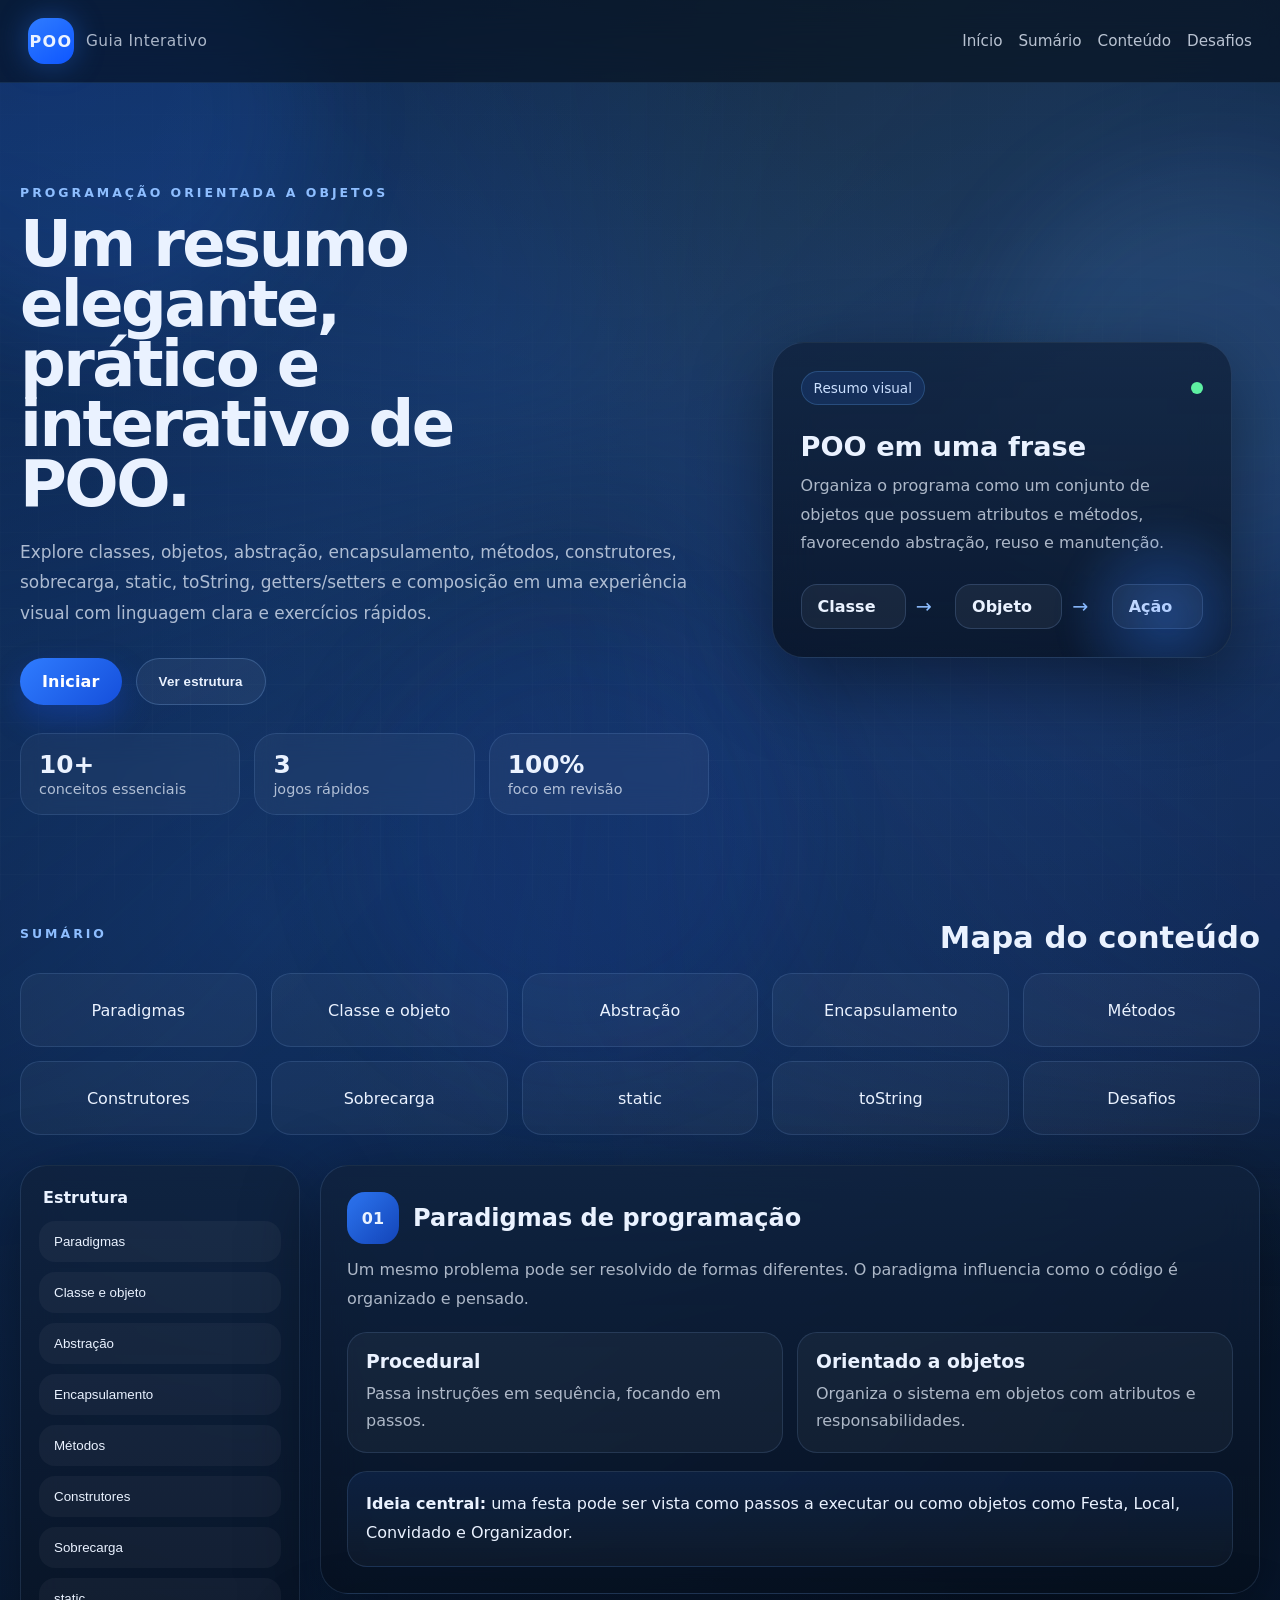
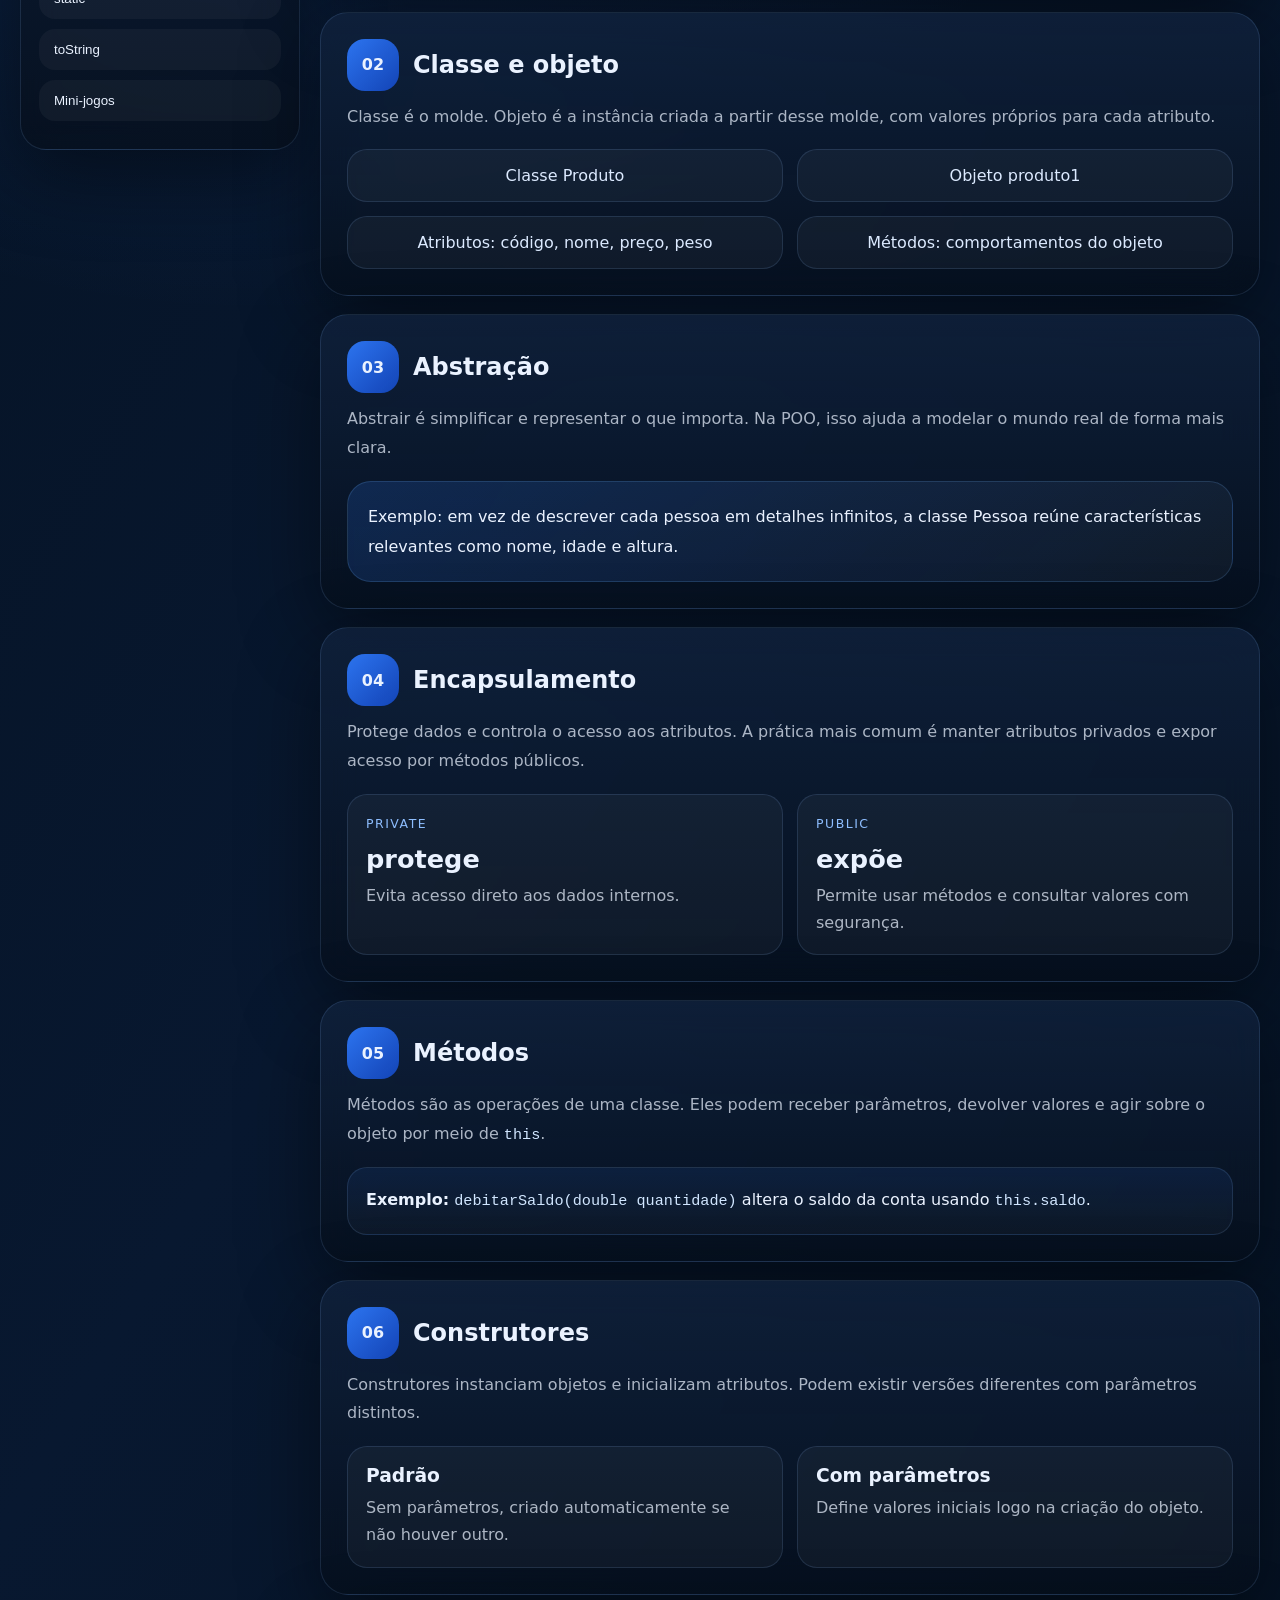
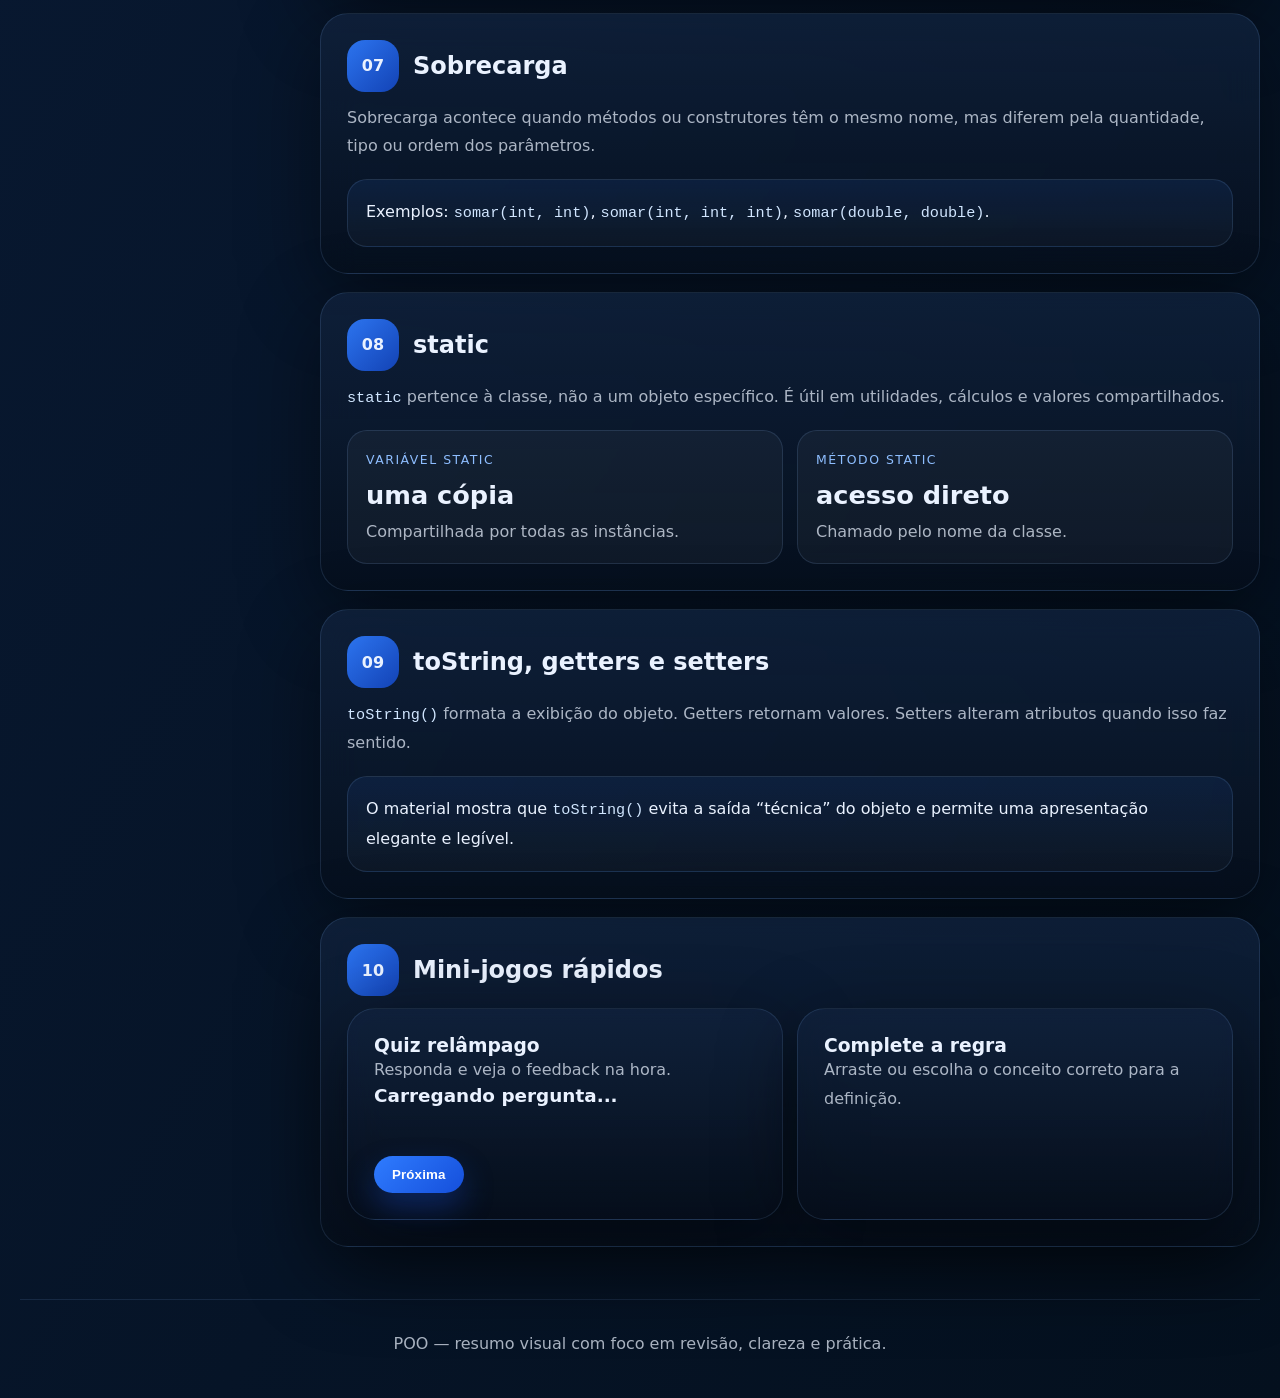
==== index.html @ 3f6fe499 "Add files via upload" ====
<!DOCTYPE html>
<html lang="pt-BR">
<head>
  <meta charset="UTF-8" />
  <meta name="viewport" content="width=device-width, initial-scale=1.0" />
  <title>POO | Guia Interativo</title>
  <link rel="stylesheet" href="style.css" />
  <link rel="icon" href="caminho/do/seu-favicon.ico" type="image/x-icon">
</head>
<body>
  <div class="ambient ambient-1"></div>
  <div class="ambient ambient-2"></div>
  <div class="ambient ambient-3"></div>
  <div class="noise"></div>

  <header class="topbar">
    <div class="brand">
      <span class="brand-mark">POO</span>
      <span class="brand-text">Guia Interativo</span>
    </div>
    <nav class="topnav">
      <a href="#inicio">Início</a>
      <a href="#sumario">Sumário</a>
      <a href="#conteudo">Conteúdo</a>
      <a href="#desafios">Desafios</a>
    </nav>
  </header>

  <main>
    <section class="hero" id="inicio">
      <div class="hero-copy">
        <p class="eyebrow">Programação Orientada a Objetos</p>
        <h1>Um resumo elegante, prático e interativo de POO.</h1>
        <p class="hero-text">
          Explore classes, objetos, abstração, encapsulamento, métodos, construtores,
          sobrecarga, static, toString, getters/setters e composição em uma experiência
          visual com linguagem clara e exercícios rápidos.
        </p>
        <div class="hero-actions">
          <a class="btn btn-primary" href="#sumario">Iniciar</a>
          <button class="btn btn-secondary" id="scrollLessons">Ver estrutura</button>
        </div>

        <div class="hero-metrics">
          <div class="metric">
            <strong>10+</strong>
            <span>conceitos essenciais</span>
          </div>
          <div class="metric">
            <strong>3</strong>
            <span>jogos rápidos</span>
          </div>
          <div class="metric">
            <strong>100%</strong>
            <span>foco em revisão</span>
          </div>
        </div>
      </div>

      <div class="hero-panel">
        <div class="glass-card">
          <div class="panel-top">
            <span class="pill">Resumo visual</span>
            <span class="pulse-dot"></span>
          </div>
          <h2>POO em uma frase</h2>
          <p>
            Organiza o programa como um conjunto de objetos que possuem atributos
            e métodos, favorecendo abstração, reuso e manutenção.
          </p>
          <div class="mini-diagram">
            <div class="diagram-node">Classe</div>
            <div class="diagram-arrow">→</div>
            <div class="diagram-node">Objeto</div>
            <div class="diagram-arrow">→</div>
            <div class="diagram-node">Ação</div>
          </div>
        </div>
      </div>
    </section>

    <section class="summary-strip" id="sumario">
      <div class="section-heading">
        <p class="eyebrow">Sumário</p>
        <h2>Mapa do conteúdo</h2>
      </div>
      <div class="summary-grid">
        <a href="#paradigmas" class="summary-card">Paradigmas</a>
        <a href="#classe-objeto" class="summary-card">Classe e objeto</a>
        <a href="#abstracao" class="summary-card">Abstração</a>
        <a href="#encapsulamento" class="summary-card">Encapsulamento</a>
        <a href="#metodos" class="summary-card">Métodos</a>
        <a href="#construtores" class="summary-card">Construtores</a>
        <a href="#sobrecarga" class="summary-card">Sobrecarga</a>
        <a href="#static" class="summary-card">static</a>
        <a href="#tostring" class="summary-card">toString</a>
        <a href="#desafios" class="summary-card">Desafios</a>
      </div>
    </section>

    <section class="content-shell" id="conteudo">
      <aside class="side-index">
        <h3>Estrutura</h3>
        <button data-target="paradigmas">Paradigmas</button>
        <button data-target="classe-objeto">Classe e objeto</button>
        <button data-target="abstracao">Abstração</button>
        <button data-target="encapsulamento">Encapsulamento</button>
        <button data-target="metodos">Métodos</button>
        <button data-target="construtores">Construtores</button>
        <button data-target="sobrecarga">Sobrecarga</button>
        <button data-target="static">static</button>
        <button data-target="tostring">toString</button>
        <button data-target="desafios">Mini-jogos</button>
      </aside>

      <div class="content-column">
        <section class="topic-card" id="paradigmas">
          <div class="topic-head">
            <span class="topic-index">01</span>
            <h2>Paradigmas de programação</h2>
          </div>
          <p>
            Um mesmo problema pode ser resolvido de formas diferentes. O paradigma
            influencia como o código é organizado e pensado.
          </p>
          <div class="cards-row">
            <div class="info-tile">
              <h3>Procedural</h3>
              <p>Passa instruções em sequência, focando em passos.</p>
            </div>
            <div class="info-tile">
              <h3>Orientado a objetos</h3>
              <p>Organiza o sistema em objetos com atributos e responsabilidades.</p>
            </div>
          </div>
          <div class="example-box">
            <strong>Ideia central:</strong> uma festa pode ser vista como passos a executar
            ou como objetos como Festa, Local, Convidado e Organizador.
          </div>
        </section>

        <section class="topic-card" id="classe-objeto">
          <div class="topic-head">
            <span class="topic-index">02</span>
            <h2>Classe e objeto</h2>
          </div>
          <p>
            Classe é o molde. Objeto é a instância criada a partir desse molde, com
            valores próprios para cada atributo.
          </p>
          <div class="example-grid">
            <div class="code-chip">Classe Produto</div>
            <div class="code-chip">Objeto produto1</div>
            <div class="code-chip">Atributos: código, nome, preço, peso</div>
            <div class="code-chip">Métodos: comportamentos do objeto</div>
          </div>
        </section>

        <section class="topic-card" id="abstracao">
          <div class="topic-head">
            <span class="topic-index">03</span>
            <h2>Abstração</h2>
          </div>
          <p>
            Abstrair é simplificar e representar o que importa. Na POO, isso ajuda a
            modelar o mundo real de forma mais clara.
          </p>
          <div class="big-callout">
            Exemplo: em vez de descrever cada pessoa em detalhes infinitos, a classe
            Pessoa reúne características relevantes como nome, idade e altura.
          </div>
        </section>

        <section class="topic-card" id="encapsulamento">
          <div class="topic-head">
            <span class="topic-index">04</span>
            <h2>Encapsulamento</h2>
          </div>
          <p>
            Protege dados e controla o acesso aos atributos. A prática mais comum é
            manter atributos privados e expor acesso por métodos públicos.
          </p>
          <div class="two-col">
            <div class="stat-block">
              <span>private</span>
              <strong>protege</strong>
              <p>Evita acesso direto aos dados internos.</p>
            </div>
            <div class="stat-block">
              <span>public</span>
              <strong>expõe</strong>
              <p>Permite usar métodos e consultar valores com segurança.</p>
            </div>
          </div>
        </section>

        <section class="topic-card" id="metodos">
          <div class="topic-head">
            <span class="topic-index">05</span>
            <h2>Métodos</h2>
          </div>
          <p>
            Métodos são as operações de uma classe. Eles podem receber parâmetros,
            devolver valores e agir sobre o objeto por meio de <code>this</code>.
          </p>
          <div class="example-box">
            <strong>Exemplo:</strong> <code>debitarSaldo(double quantidade)</code> altera o
            saldo da conta usando <code>this.saldo</code>.
          </div>
        </section>

        <section class="topic-card" id="construtores">
          <div class="topic-head">
            <span class="topic-index">06</span>
            <h2>Construtores</h2>
          </div>
          <p>
            Construtores instanciam objetos e inicializam atributos. Podem existir
            versões diferentes com parâmetros distintos.
          </p>
          <div class="cards-row">
            <div class="info-tile">
              <h3>Padrão</h3>
              <p>Sem parâmetros, criado automaticamente se não houver outro.</p>
            </div>
            <div class="info-tile">
              <h3>Com parâmetros</h3>
              <p>Define valores iniciais logo na criação do objeto.</p>
            </div>
          </div>
        </section>

        <section class="topic-card" id="sobrecarga">
          <div class="topic-head">
            <span class="topic-index">07</span>
            <h2>Sobrecarga</h2>
          </div>
          <p>
            Sobrecarga acontece quando métodos ou construtores têm o mesmo nome, mas
            diferem pela quantidade, tipo ou ordem dos parâmetros.
          </p>
          <div class="example-box">
            Exemplos: <code>somar(int, int)</code>, <code>somar(int, int, int)</code>,
            <code>somar(double, double)</code>.
          </div>
        </section>

        <section class="topic-card" id="static">
          <div class="topic-head">
            <span class="topic-index">08</span>
            <h2>static</h2>
          </div>
          <p>
            <code>static</code> pertence à classe, não a um objeto específico. É útil em
            utilidades, cálculos e valores compartilhados.
          </p>
          <div class="two-col">
            <div class="stat-block">
              <span>Variável static</span>
              <strong>uma cópia</strong>
              <p>Compartilhada por todas as instâncias.</p>
            </div>
            <div class="stat-block">
              <span>Método static</span>
              <strong>acesso direto</strong>
              <p>Chamado pelo nome da classe.</p>
            </div>
          </div>
        </section>

        <section class="topic-card" id="tostring">
          <div class="topic-head">
            <span class="topic-index">09</span>
            <h2>toString, getters e setters</h2>
          </div>
          <p>
            <code>toString()</code> formata a exibição do objeto. Getters retornam valores.
            Setters alteram atributos quando isso faz sentido.
          </p>
          <div class="example-box">
            O material mostra que <code>toString()</code> evita a saída “técnica” do
            objeto e permite uma apresentação elegante e legível.
          </div>
        </section>

        <section class="topic-card" id="desafios">
          <div class="topic-head">
            <span class="topic-index">10</span>
            <h2>Mini-jogos rápidos</h2>
          </div>

          <div class="game-grid">
            <div class="game-card">
              <h3>Quiz relâmpago</h3>
              <p>Responda e veja o feedback na hora.</p>
              <div class="quiz">
                <div class="quiz-q" id="quizQuestion">Carregando pergunta...</div>
                <div class="quiz-options" id="quizOptions"></div>
                <div class="quiz-feedback" id="quizFeedback"></div>
                <button class="btn btn-primary small" id="nextQuestion">Próxima</button>
              </div>
            </div>

            <div class="game-card">
              <h3>Complete a regra</h3>
              <p>Arraste ou escolha o conceito correto para a definição.</p>
              <div class="match-box">
                <div class="match-definition" id="matchDefinition"></div>
                <div class="match-options" id="matchOptions"></div>
                <div class="quiz-feedback" id="matchFeedback"></div>
              </div>
            </div>
          </div>
        </section>
      </div>
    </section>
  </main>

  <footer class="footer">
    <p>POO — resumo visual com foco em revisão, clareza e prática.</p>
  </footer>

  <script src="script.js"></script>
</body>
</html>
---- style.css ----
:root{
  --bg: #05111f;
  --bg2: #071a30;
  --card: rgba(10, 24, 44, 0.72);
  --card-strong: rgba(8, 18, 35, 0.88);
  --line: rgba(110, 167, 255, 0.20);
  --text: #eaf2ff;
  --muted: rgba(234, 242, 255, 0.72);
  --accent: #2f7cff;
  --accent2: #6fb8ff;
  --accent3: #1b4fd8;
  --glow: rgba(47, 124, 255, 0.38);
  --shadow: 0 24px 80px rgba(0, 0, 0, 0.45);
  --radius: 28px;
  --radius-sm: 18px;
  --max: 1240px;
}

* { box-sizing: border-box; }
html { scroll-behavior: smooth; }
body{
  margin:0;
  font-family: Inter, ui-sans-serif, system-ui, -apple-system, BlinkMacSystemFont, "Segoe UI", sans-serif;
  color: var(--text);
  background:
    radial-gradient(circle at 20% 20%, rgba(47,124,255,0.28), transparent 26%),
    radial-gradient(circle at 80% 10%, rgba(111,184,255,0.18), transparent 22%),
    linear-gradient(120deg, #04101e 0%, #081830 46%, #04101e 100%);
  overflow-x:hidden;
}

body::before{
  content:"";
  position:fixed;
  inset:-25%;
  background:
    conic-gradient(from 210deg at 50% 50%,
      rgba(47,124,255,0.0),
      rgba(47,124,255,0.22),
      rgba(111,184,255,0.10),
      rgba(27,79,216,0.18),
      rgba(47,124,255,0.0));
  filter: blur(80px);
  animation: drift 22s linear infinite;
  z-index:-3;
}

.ambient{
  position:fixed;
  width: 34vw;
  height: 34vw;
  border-radius: 50%;
  filter: blur(55px);
  opacity: 0.55;
  z-index:-2;
  animation: floaty 16s ease-in-out infinite;
}
.ambient-1{ top:-8vw; left:-10vw; background: rgba(47,124,255,0.28); }
.ambient-2{ top:18vh; right:-12vw; background: rgba(111,184,255,0.20); animation-delay: -4s; }
.ambient-3{ bottom:-12vw; left:28vw; background: rgba(27,79,216,0.18); animation-delay: -9s; }

.noise{
  position:fixed;
  inset:0;
  pointer-events:none;
  opacity:0.06;
  z-index:-1;
  background-image:
    linear-gradient(rgba(255,255,255,.3) 1px, transparent 1px),
    linear-gradient(90deg, rgba(255,255,255,.3) 1px, transparent 1px);
  background-size: 38px 38px;
  mask-image: linear-gradient(to bottom, rgba(0,0,0,0.4), rgba(0,0,0,1));
}

.topbar{
  position: sticky;
  top: 0;
  z-index: 20;
  display:flex;
  justify-content:space-between;
  align-items:center;
  gap: 20px;
  padding: 18px 28px;
  backdrop-filter: blur(18px);
  background: rgba(3, 10, 19, 0.54);
  border-bottom: 1px solid rgba(111, 184, 255, 0.12);
}

.brand{
  display:flex;
  align-items:center;
  gap: 12px;
}
.brand-mark{
  display:grid;
  place-items:center;
  width: 46px;
  height:46px;
  border-radius: 16px;
  font-weight: 800;
  letter-spacing: .08em;
  background: linear-gradient(145deg, #2f7cff, #0e56ff);
  box-shadow: 0 0 30px var(--glow);
}
.brand-text{
  font-size: 0.96rem;
  color: var(--muted);
  letter-spacing: .03em;
}

.topnav{
  display:flex;
  flex-wrap:wrap;
  gap: 16px;
}
.topnav a{
  color: var(--text);
  text-decoration:none;
  font-size: .95rem;
  opacity: .78;
}
.topnav a:hover{ opacity: 1; }

main{ width:min(var(--max), calc(100% - 32px)); margin: 0 auto; }

.hero{
  min-height: calc(100vh - 92px);
  display:grid;
  grid-template-columns: 1.2fr .9fr;
  align-items:center;
  gap: 34px;
  padding: 58px 0 32px;
}

.eyebrow{
  margin: 0 0 14px;
  text-transform: uppercase;
  letter-spacing: .24em;
  color: #8ebeff;
  font-weight: 700;
  font-size: .78rem;
}
.hero h1{
  margin: 0;
  font-size: clamp(2.6rem, 5vw, 5.4rem);
  line-height: .94;
  letter-spacing: -0.04em;
  max-width: 12ch;
}
.hero-text{
  max-width: 62ch;
  margin: 22px 0 0;
  color: var(--muted);
  font-size: 1.06rem;
  line-height: 1.8;
}
.hero-actions{
  display:flex;
  flex-wrap:wrap;
  gap: 14px;
  margin-top: 30px;
}
.btn{
  border:0;
  cursor:pointer;
  border-radius: 999px;
  padding: 14px 22px;
  font-weight: 700;
  letter-spacing: .01em;
  text-decoration:none;
  transition: transform .2s ease, box-shadow .2s ease, opacity .2s ease;
}
.btn:hover{ transform: translateY(-2px); }
.btn-primary{
  color: #fff;
  background: linear-gradient(135deg, #2f7cff, #154fdb);
  box-shadow: 0 14px 30px rgba(22, 77, 219, 0.35);
}
.btn-secondary{
  color: var(--text);
  background: rgba(255,255,255,0.05);
  border: 1px solid rgba(142, 190, 255, 0.24);
}
.small{ padding: 11px 18px; }

.hero-metrics{
  display:grid;
  grid-template-columns: repeat(3, minmax(0,1fr));
  gap: 14px;
  margin-top: 28px;
}
.metric{
  padding: 16px 18px;
  border-radius: 22px;
  background: rgba(255,255,255,0.04);
  border: 1px solid rgba(142, 190, 255, 0.14);
  backdrop-filter: blur(14px);
}
.metric strong{ display:block; font-size: 1.55rem; }
.metric span{ color: var(--muted); font-size: .9rem; }

.hero-panel{
  display:flex;
  justify-content:center;
}
.glass-card,
.topic-card,
.game-card,
.side-index{
  background: linear-gradient(180deg, rgba(16, 34, 61, 0.80), rgba(6, 14, 26, 0.72));
  border: 1px solid rgba(142, 190, 255, 0.14);
  box-shadow: var(--shadow);
  backdrop-filter: blur(18px);
}
.glass-card{
  width: min(100%, 460px);
  border-radius: 32px;
  padding: 28px;
  position:relative;
  overflow:hidden;
}
.glass-card::after{
  content:"";
  position:absolute;
  inset:auto -10% -22% auto;
  width: 220px;
  height:220px;
  border-radius:50%;
  background: radial-gradient(circle, rgba(47,124,255,.34), transparent 65%);
  filter: blur(10px);
  pointer-events:none;
}
.panel-top{
  display:flex;
  justify-content:space-between;
  align-items:center;
  margin-bottom: 26px;
}
.pill{
  padding: 8px 12px;
  border-radius:999px;
  background: rgba(47,124,255,.13);
  border: 1px solid rgba(111,184,255,.22);
  color: #cce0ff;
  font-size: .85rem;
}
.pulse-dot{
  width: 12px;
  height:12px;
  border-radius:50%;
  background: #5ef0a2;
  box-shadow: 0 0 0 0 rgba(94,240,162,.45);
  animation: pulse 2s infinite;
}
.glass-card h2{ margin: 0 0 10px; font-size: 1.7rem; }
.glass-card p{ margin: 0; color: var(--muted); line-height: 1.8; }
.mini-diagram{
  margin-top: 26px;
  display:grid;
  grid-template-columns: repeat(5, auto);
  align-items:center;
  gap: 10px;
}
.diagram-node{
  padding: 12px 16px;
  border-radius: 16px;
  background: rgba(255,255,255,0.05);
  border: 1px solid rgba(142,190,255,0.18);
  font-weight: 700;
}
.diagram-arrow{ color: #8ebeff; font-size: 1.2rem; }

.summary-strip{
  padding: 28px 0 12px;
}
.section-heading{
  display:flex;
  align-items:end;
  justify-content:space-between;
  gap: 20px;
}
.section-heading h2{
  margin: 0;
  font-size: clamp(1.7rem, 2.4vw, 2.5rem);
}
.summary-grid{
  display:grid;
  grid-template-columns: repeat(5, minmax(0,1fr));
  gap: 14px;
  margin-top: 18px;
}
.summary-card{
  display:flex;
  align-items:center;
  justify-content:center;
  min-height: 74px;
  border-radius: 20px;
  color: var(--text);
  text-decoration:none;
  background: rgba(255,255,255,0.04);
  border: 1px solid rgba(142,190,255,0.14);
  transition: transform .2s ease, background .2s ease;
}
.summary-card:hover{
  transform: translateY(-3px);
  background: rgba(47,124,255,0.13);
}

.content-shell{
  display:grid;
  grid-template-columns: 280px 1fr;
  gap: 20px;
  margin-top: 18px;
  padding-bottom: 52px;
}
.side-index{
  position: sticky;
  top: 94px;
  align-self:start;
  border-radius: 26px;
  padding: 18px;
}
.side-index h3{
  margin: 4px 4px 14px;
  font-size: 1rem;
}
.side-index button{
  width:100%;
  margin-bottom: 10px;
  text-align:left;
  border: 1px solid transparent;
  background: rgba(255,255,255,0.04);
  color: var(--text);
  border-radius: 16px;
  padding: 12px 14px;
  cursor:pointer;
  transition: background .2s ease, transform .2s ease, border-color .2s ease;
}
.side-index button:hover{
  transform: translateX(2px);
  background: rgba(47,124,255,0.12);
  border-color: rgba(142,190,255,0.18);
}
.content-column{
  display:flex;
  flex-direction:column;
  gap: 18px;
}
.topic-card,
.game-card{
  border-radius: var(--radius);
  padding: 26px;
}
.topic-head{
  display:flex;
  align-items:center;
  gap: 14px;
  margin-bottom: 12px;
}
.topic-index{
  display:grid;
  place-items:center;
  min-width: 52px;
  height:52px;
  border-radius: 18px;
  background: linear-gradient(135deg, rgba(47,124,255,.92), rgba(21,79,219,.78));
  font-weight: 800;
}
.topic-card h2,
.game-card h3{
  margin:0;
}
.topic-card p{
  color: var(--muted);
  line-height: 1.8;
  margin: 0;
}
.cards-row,
.example-grid,
.two-col,
.game-grid{
  display:grid;
  gap: 14px;
}
.cards-row{
  grid-template-columns: repeat(2, minmax(0,1fr));
  margin-top: 18px;
}
.example-grid{
  grid-template-columns: repeat(2, minmax(0,1fr));
  margin-top: 18px;
}
.two-col{
  grid-template-columns: repeat(2, minmax(0,1fr));
  margin-top: 18px;
}
.info-tile,
.stat-block,
.code-chip,
.example-box{
  border-radius: 20px;
  border: 1px solid rgba(142,190,255,0.14);
  background: rgba(255,255,255,0.04);
}
.info-tile,
.stat-block{
  padding: 18px;
}
.info-tile h3{
  margin: 0 0 8px;
}
.info-tile p,
.stat-block p{
  margin: 0;
  color: var(--muted);
  line-height:1.7;
}
.example-box{
  margin-top: 18px;
  padding: 18px;
  line-height: 1.8;
  color: var(--text);
  background: linear-gradient(180deg, rgba(47,124,255,0.10), rgba(255,255,255,0.03));
}
.stat-block span{
  color: #8ebeff;
  text-transform: uppercase;
  letter-spacing: .12em;
  font-size: .78rem;
}
.stat-block strong{
  display:block;
  margin: 12px 0 8px;
  font-size: 1.6rem;
}
.code-chip{
  padding: 16px 18px;
  display:flex;
  align-items:center;
  justify-content:center;
  text-align:center;
  color: #dceaff;
}
.big-callout{
  margin-top: 18px;
  padding: 20px;
  border-radius: 24px;
  background: linear-gradient(135deg, rgba(47,124,255,0.18), rgba(255,255,255,0.04));
  border: 1px solid rgba(111,184,255,0.18);
  line-height: 1.85;
}

.game-grid{
  grid-template-columns: repeat(2, minmax(0,1fr));
}
.quiz-q{
  font-size: 1.15rem;
  font-weight: 700;
  margin-bottom: 14px;
}
.quiz-options,
.match-options{
  display:flex;
  flex-wrap:wrap;
  gap: 10px;
}
.option-btn{
  border: 1px solid rgba(142,190,255,0.18);
  background: rgba(255,255,255,0.04);
  color: var(--text);
  border-radius: 14px;
  padding: 11px 14px;
  cursor:pointer;
  transition: transform .18s ease, background .18s ease, border-color .18s ease;
}
.option-btn:hover{
  transform: translateY(-2px);
  background: rgba(47,124,255,0.12);
}
.option-btn.correct{
  background: rgba(94,240,162,0.16);
  border-color: rgba(94,240,162,0.45);
}
.option-btn.wrong{
  background: rgba(255,108,108,0.14);
  border-color: rgba(255,108,108,0.4);
}
.quiz-feedback{
  min-height: 24px;
  margin-top: 12px;
  color: #cfe2ff;
}
.match-definition{
  font-size: 1.04rem;
  line-height: 1.7;
  margin-bottom: 14px;
  color: var(--text);
}
.footer{
  width:min(var(--max), calc(100% - 32px));
  margin: 0 auto;
  padding: 18px 0 32px;
  color: var(--muted);
  text-align:center;
  border-top: 1px solid rgba(142,190,255,0.12);
}

code{
  font-family: ui-monospace, SFMono-Regular, Menlo, Consolas, monospace;
  font-size: .95em;
  color: #d1e6ff;
}

@keyframes drift{
  0%{ transform: translate3d(-3%, -2%, 0) rotate(0deg) scale(1); }
  50%{ transform: translate3d(2%, 3%, 0) rotate(180deg) scale(1.08); }
  100%{ transform: translate3d(-3%, -2%, 0) rotate(360deg) scale(1); }
}
@keyframes floaty{
  0%, 100%{ transform: translateY(0px) translateX(0px) scale(1); }
  50%{ transform: translateY(24px) translateX(18px) scale(1.04); }
}
@keyframes pulse{
  0%{ box-shadow: 0 0 0 0 rgba(94,240,162,.40); }
  70%{ box-shadow: 0 0 0 14px rgba(94,240,162,0); }
  100%{ box-shadow: 0 0 0 0 rgba(94,240,162,0); }
}

@media (max-width: 1100px){
  .hero, .content-shell{ grid-template-columns: 1fr; }
  .side-index{ position: relative; top: auto; }
  .summary-grid{ grid-template-columns: repeat(3, minmax(0,1fr)); }
}
@media (max-width: 720px){
  .topbar{ flex-direction:column; align-items:flex-start; }
  .hero{ padding-top: 34px; min-height:auto; }
  .hero-metrics, .cards-row, .example-grid, .two-col, .game-grid, .summary-grid{ grid-template-columns: 1fr; }
  .mini-diagram{ grid-template-columns: 1fr; justify-items:start; }
  .diagram-arrow{ display:none; }
  .section-heading{ flex-direction:column; align-items:flex-start; }
}
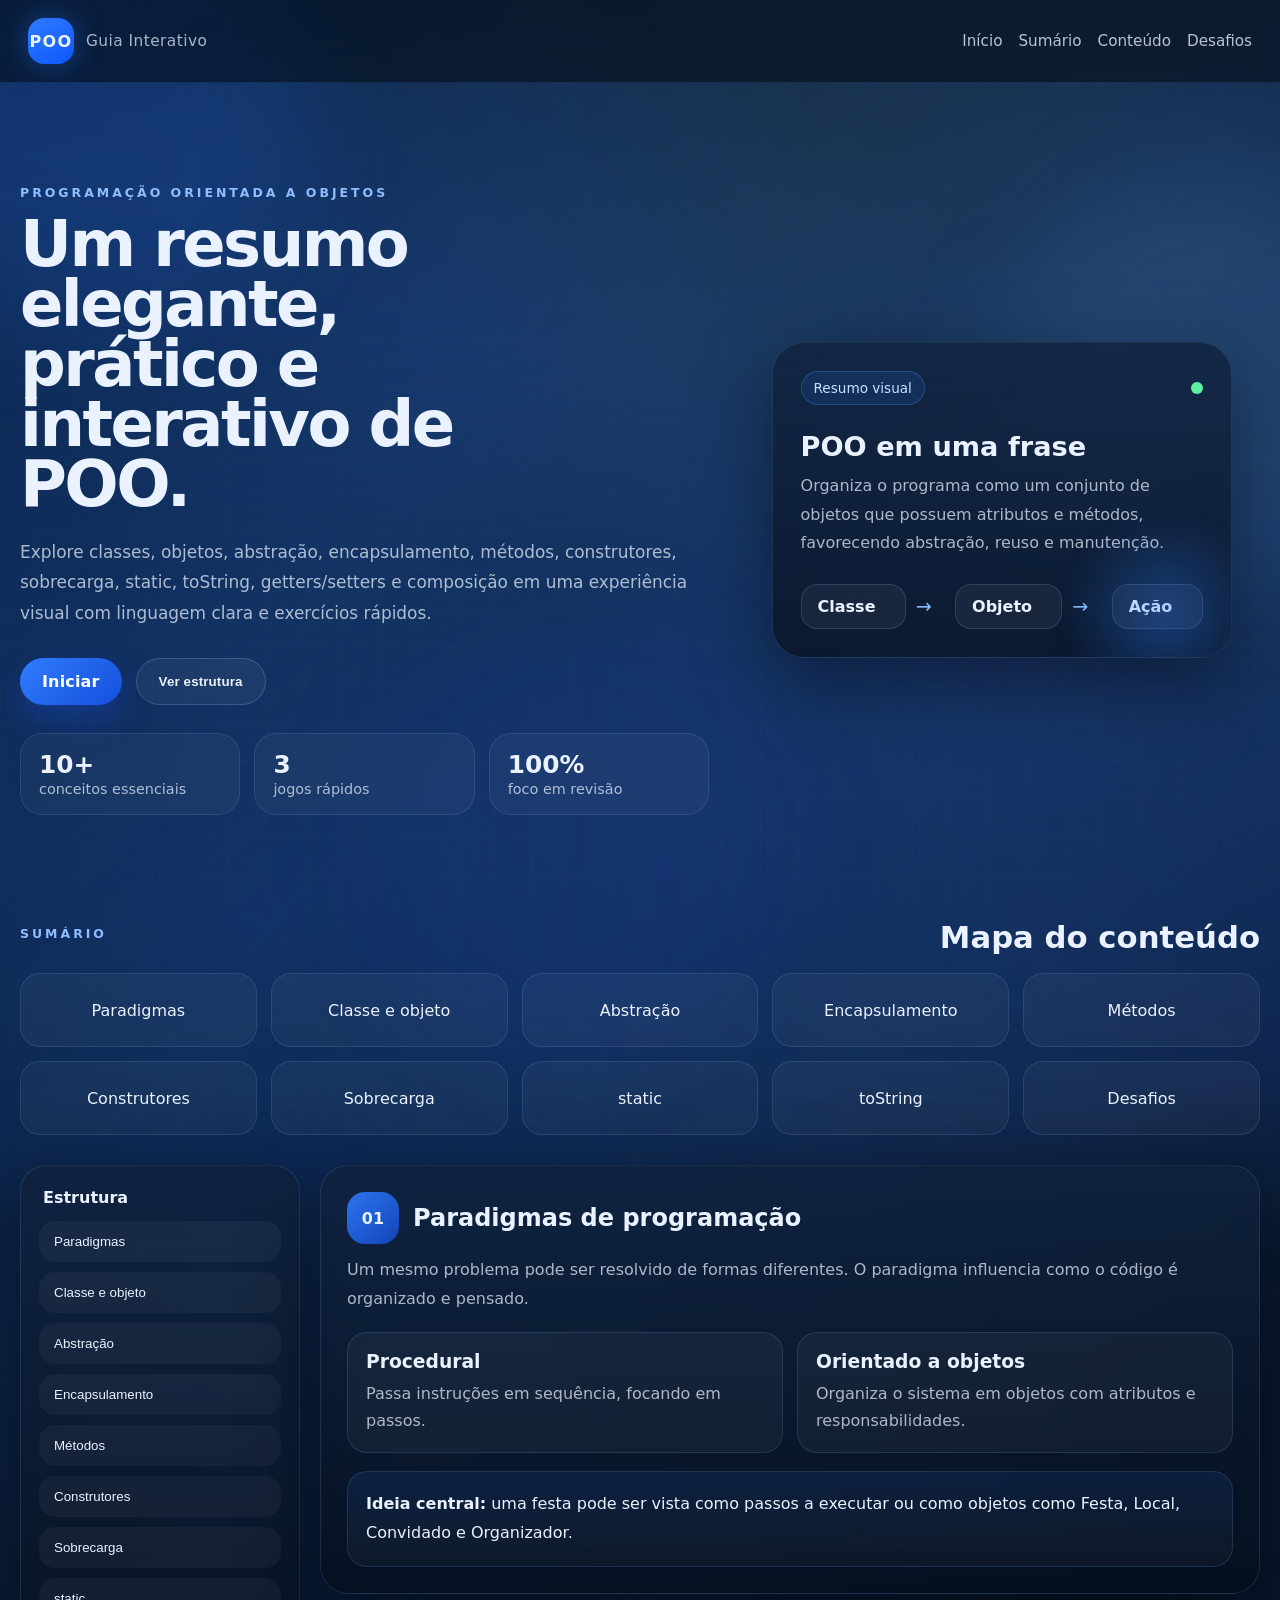
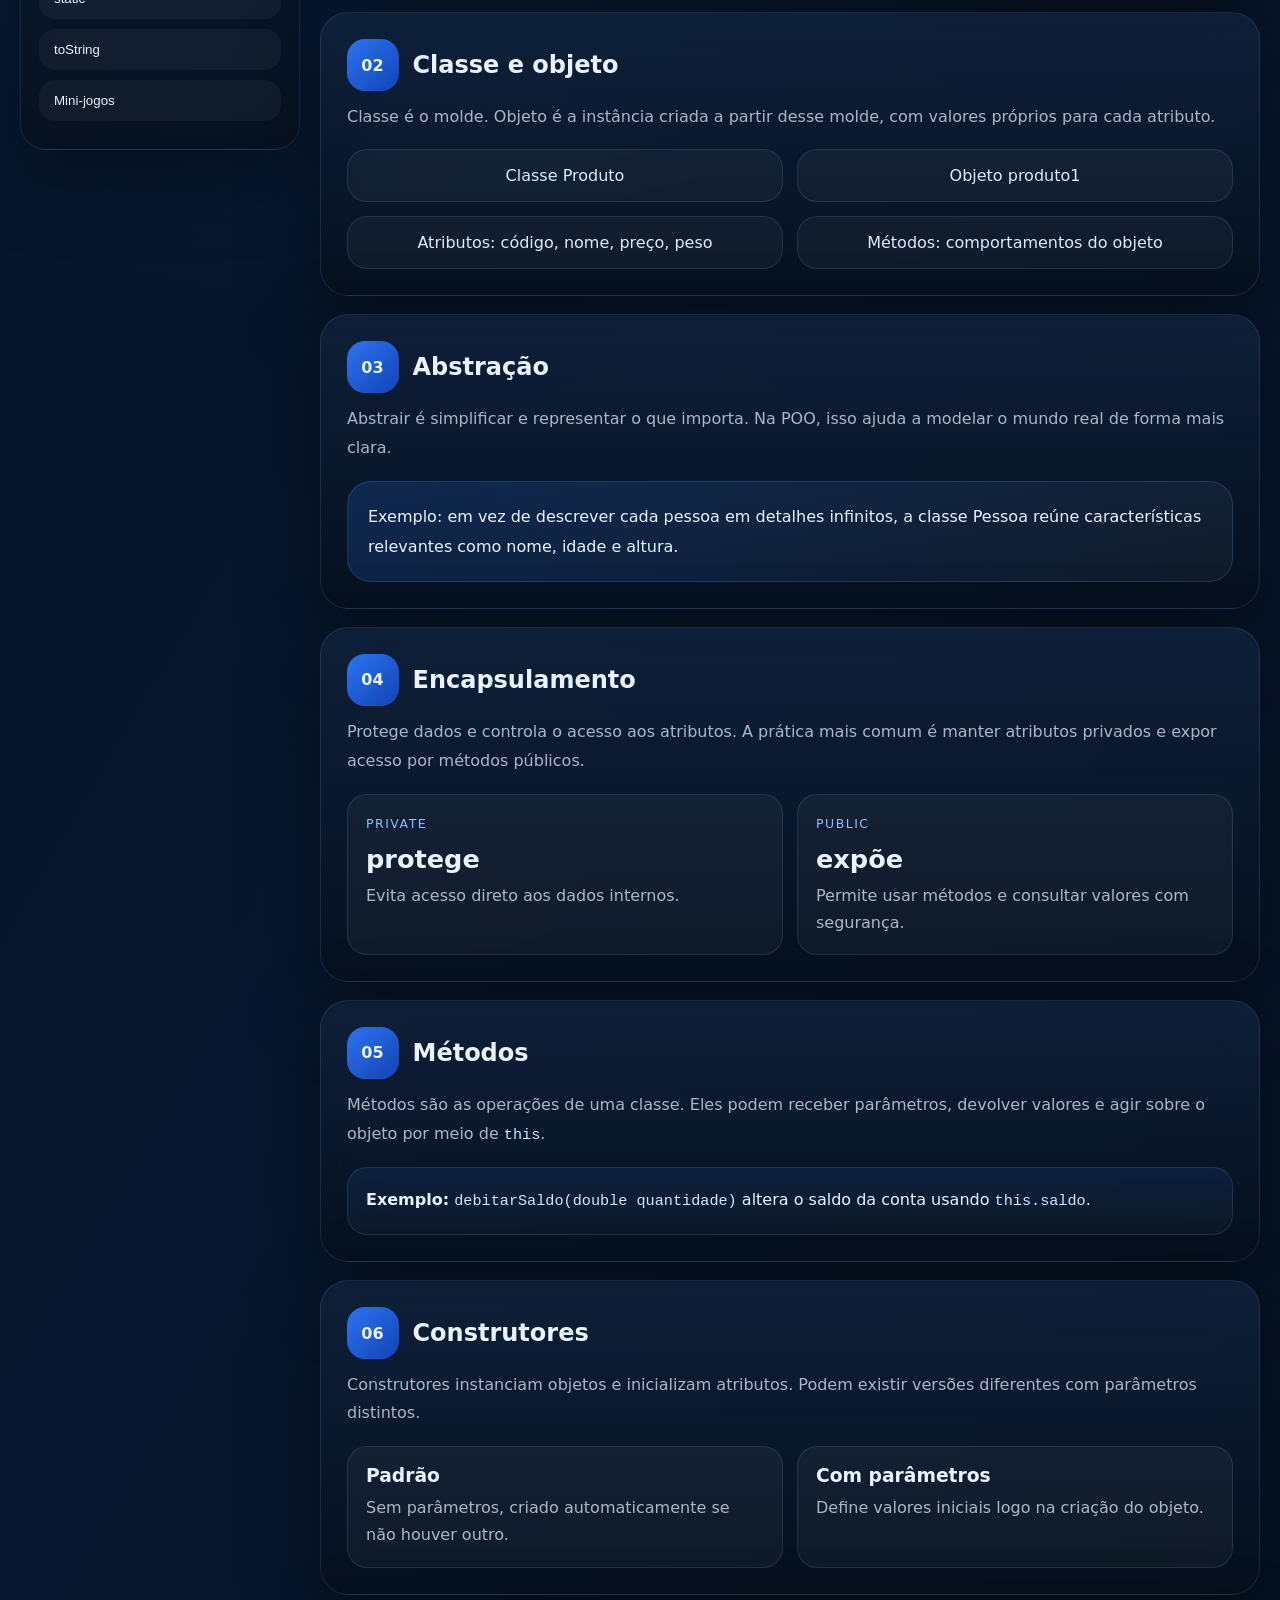
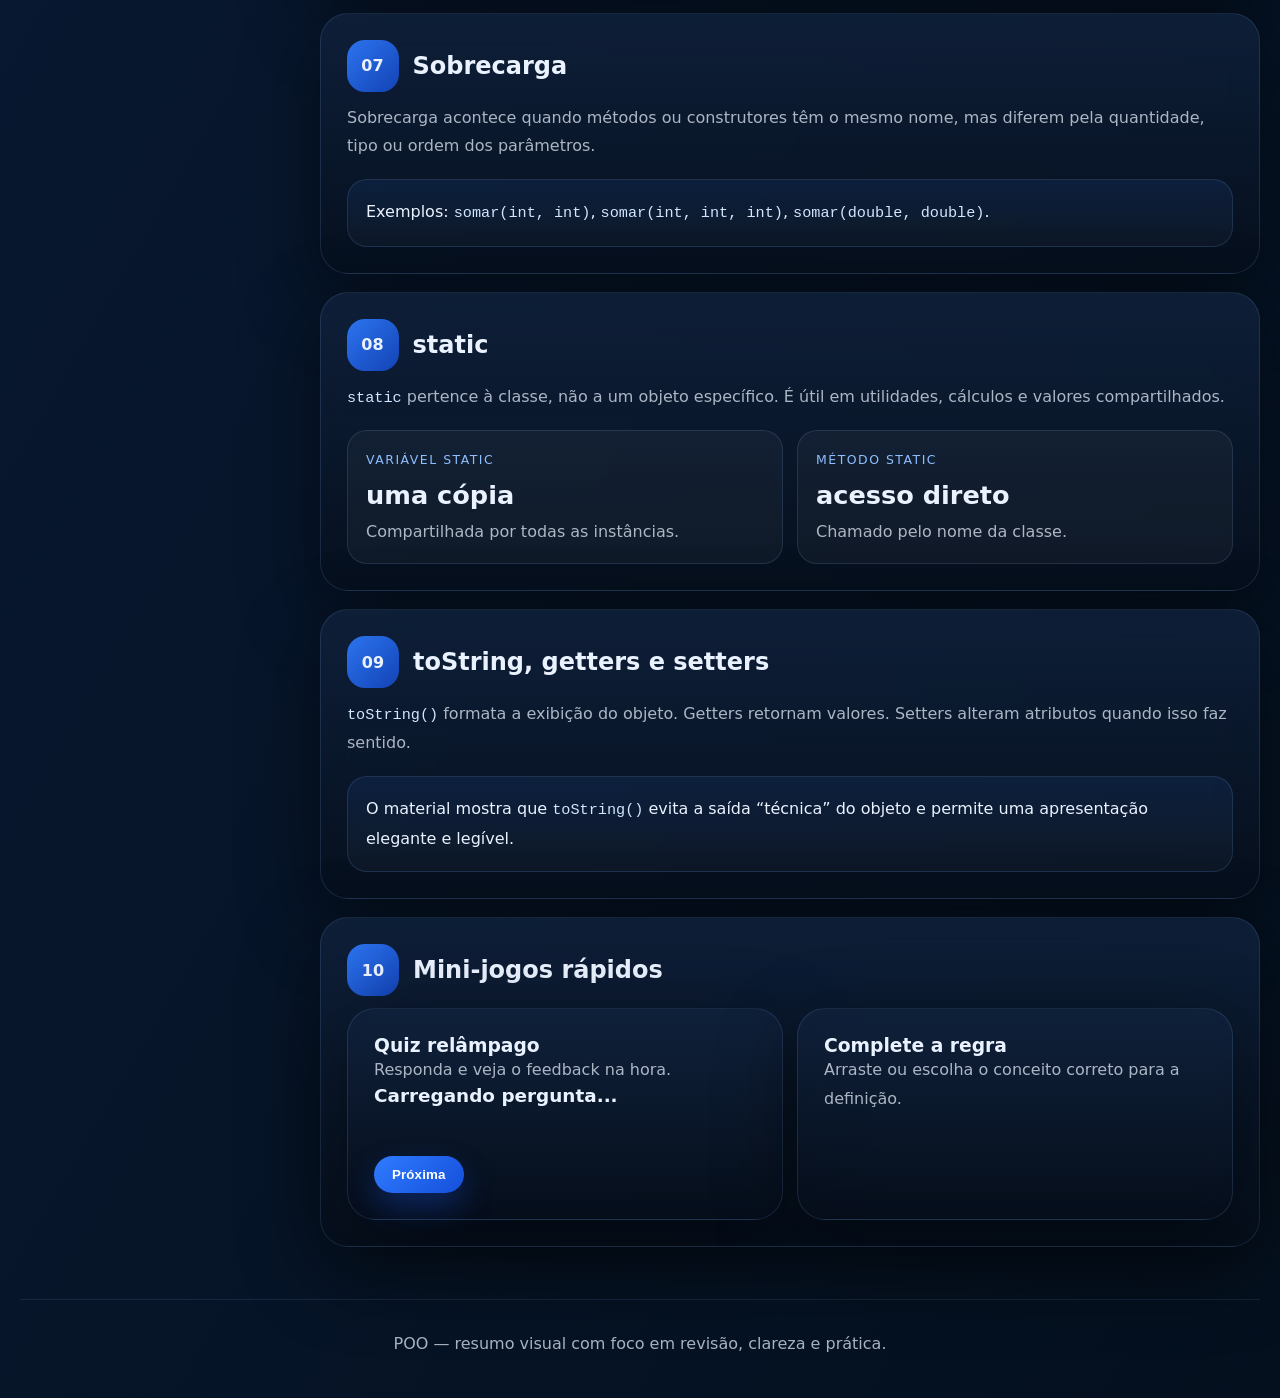
==== commit 7c02747d: "Update index.html" ====
--- a/index.html
+++ b/index.html
@@ -5,7 +5,7 @@
   <meta name="viewport" content="width=device-width, initial-scale=1.0" />
   <title>POO | Guia Interativo</title>
   <link rel="stylesheet" href="style.css" />
-  <link rel="icon" href="caminho/do/seu-favicon.ico" type="image/x-icon">
+  <link rel="icon" href="POO.png" type="image/png">
 </head>
 <body>
   <div class="ambient ambient-1"></div>
